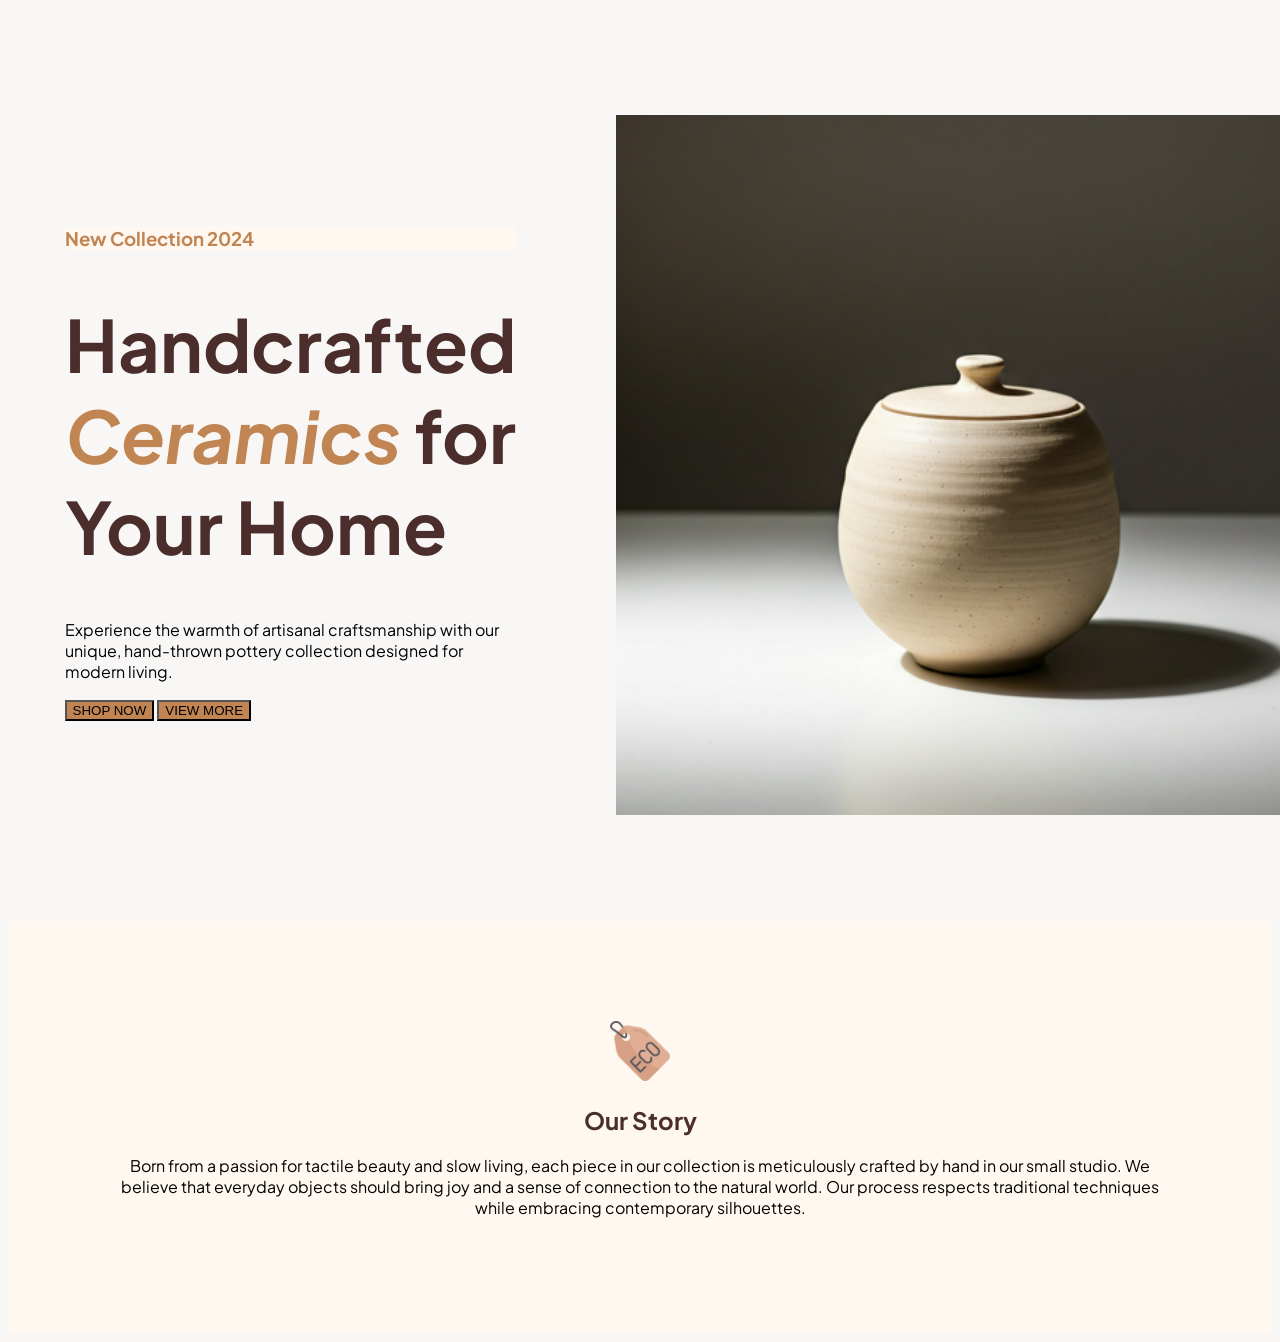
==== TechLeaders/index.html @ 54636b36 "Add files via upload" ====
<!DOCTYPE html>
<html lang="en">
<head>
    <meta name="viewport" content="width=device-width, initial-scale=1.0">
    <title>Handcrafted ceramics for you</title> 
    <link rel="icon" type="image/x-icon" src="images/favicon.ico">
<!-- Fonts -->
    <link href="https://fonts.googleapis.com/css2?family=Plus+Jakarta+Sans:wght@300;400;500;600;700;800&display=swap" rel="stylesheet"/>
    <link href="https://fonts.googleapis.com/css2?family=Material+Symbols+Outlined:wght,FILL@100..700,0..1&display=swap" rel="stylesheet"/>
<!-- Styling -->
 <style>
    body {
        background-color: #f8f7f6;
        font-family: "Plus Jakarta Sans", sans-serif;
    }
    h1 {
        color: #4B2E2B;
    }
    h2 {
        color: #4B2E2B;
    }
    h3 {
        color:#C08552; 
        background-color: #FFF8F0;
    }
    button {
        background-color: #C08552;
    }
    /* TABLET */
    @media (max-width: 1024px) {

    .heroDiv {
        padding: 60px 40px;
    }

    .heroDiv img {
        max-width: 400px;
    }

    .ourStory {
        padding: 80px 15%;
    }

    }
    /* PHONE */
    @media (max-width: 768px) {

    .heroDiv {
        flex-direction: column;
        text-align: center;
        padding: 60px 20px;
    }

    .heroDiv div {
        width: 100%;
    }

    .heroDiv img {
        max-width: 300px;
        margin-top: 30px;
    }

    h1 {
        font-size: 2.2rem;
    }

    .ourStory {
        padding: 60px 30px;
    }

}
    /* HERO SECTION STYLING */
    .heroDiv {
        display:flex;
        justify-content:center;
        align-items:center;
        padding: 100px;
    }
    .herotDiv div {
        text-align: center;
    }
    .heroDiv img {
        width:700px;
        display:block;
    }
    .heroDiv div:first-child {
        margin:100px;
    }
    /* OUR STORY SECTION STYLING */
    .ourStory {
        background-color: #FFF8F0;
        display:flex;
        justify-content:center;
        align-items:center;
        padding: 100px;
    }
    .ourStory div {
        text-align: center;
    }
 </style>
</head>
<body>
    <!-- HERO SECTION -->
    <div class="heroDiv">
        <div>
            <h3>New Collection 2024</h3>
            <h1 style="font-size:450%">Handcrafted <i style="color:#C08552">Ceramics</i> for Your Home</h1>
            <p>Experience the warmth of artisanal craftsmanship with our unique, hand-thrown pottery collection designed for modern living.</p>
            <button type="button">SHOP NOW</button>
            <button type="button">VIEW MORE</button>
        </div>
        <div>
            <img src="images/vase.png" alt="Ceramics"/>
        </div>
    </div>
    <!-- OUT STORY -->
     <div class="ourStory">
        <div>
            <img src="images/eco.png" style="width:60px"/>
            <h2>Our Story</h2>
            <p>Born from a passion for tactile beauty and slow living, each piece in our collection is meticulously crafted by hand in our small studio. We believe that everyday objects should bring joy and a sense of connection to the natural world. Our process respects traditional techniques while embracing contemporary silhouettes.</p>
        </div>
     </div>
</body>
</html>
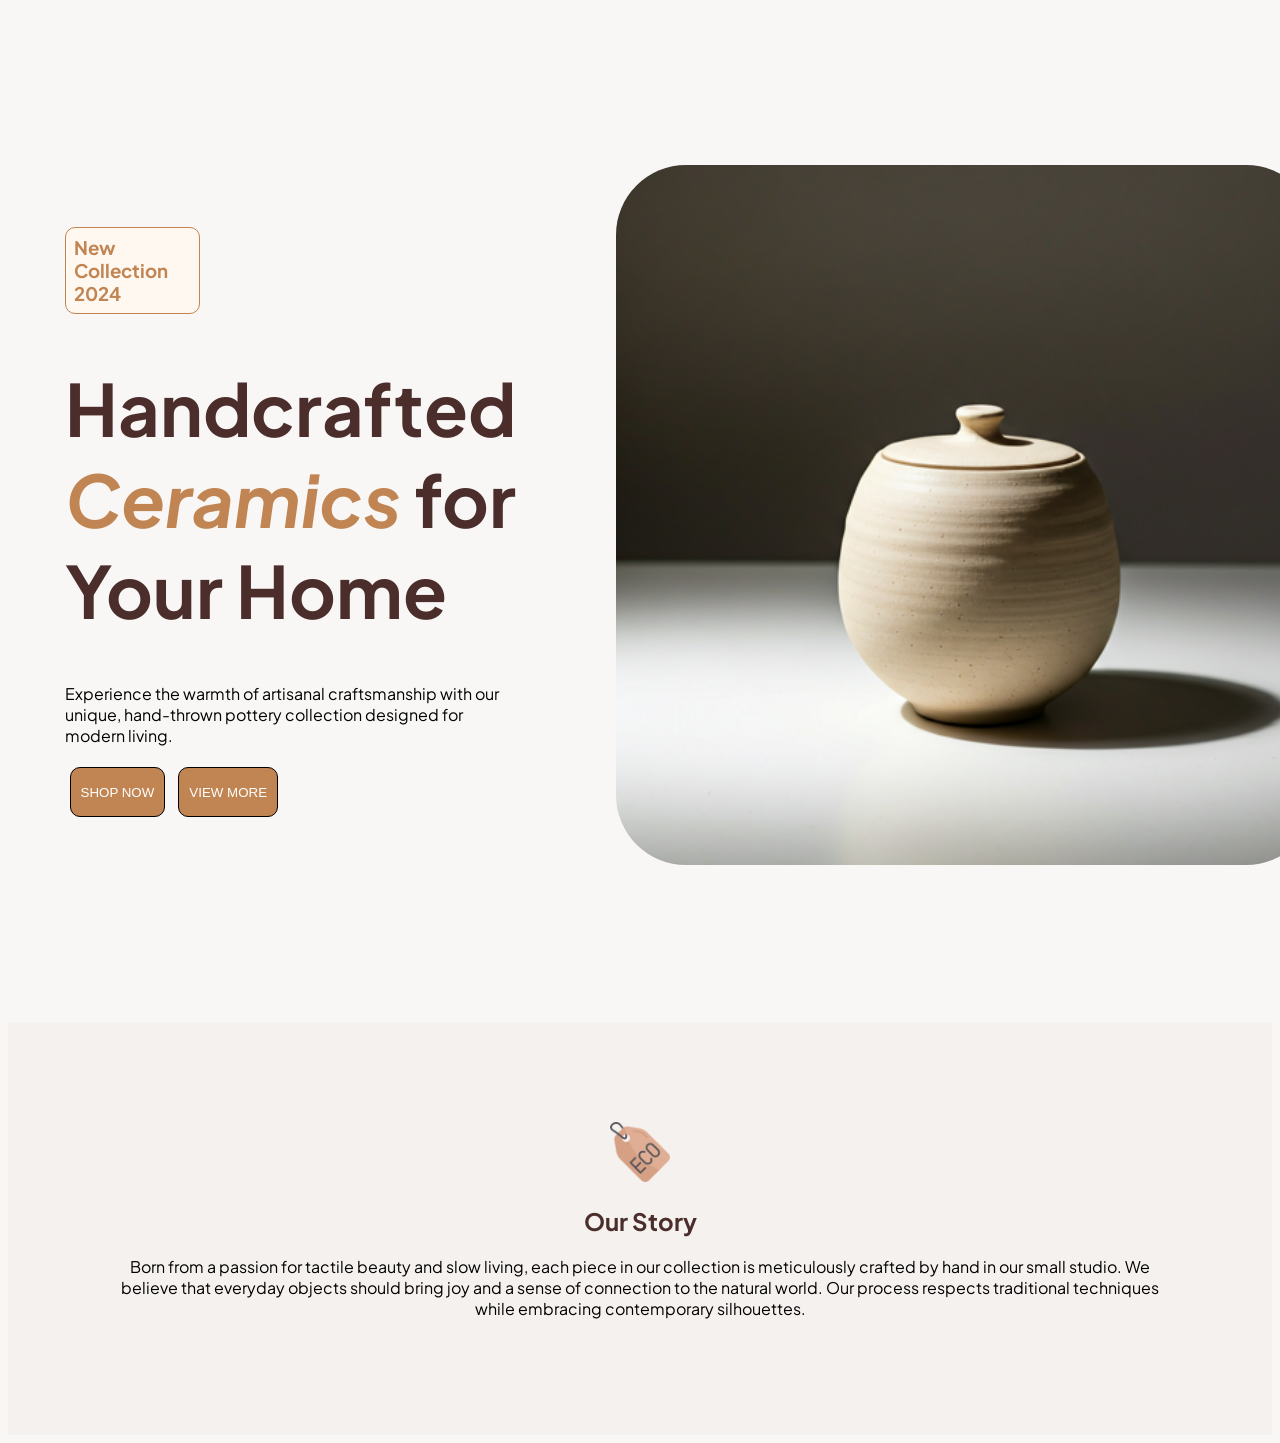
==== commit 432434dc: "Update index.html" ====
--- a/TechLeaders/index.html
+++ b/TechLeaders/index.html
@@ -22,9 +22,22 @@
     h3 {
         color:#C08552; 
         background-color: #FFF8F0;
+        border-style: groove;
+        border-color: #C08552;
+        border-width: 1px;
+        border-radius: 10px;
+        padding: 8px;
+        margin-right: 70%;
     }
     button {
         background-color: #C08552;
+        color: white; 
+        margin: 5px;
+        height: 50px;
+        border-style: groove;
+        border-width: 1px;
+        border-radius: 10px;
+        padding: 10px;
     }
     /* TABLET */
     @media (max-width: 1024px) {
@@ -86,9 +99,12 @@
     .heroDiv div:first-child {
         margin:100px;
     }
+         .ceramics {
+        border-radius: 10%;
+    }
     /* OUR STORY SECTION STYLING */
     .ourStory {
-        background-color: #FFF8F0;
+        background-color: rgb(193 134 83 / 0.05);
         display:flex;
         justify-content:center;
         align-items:center;
@@ -110,7 +126,7 @@
             <button type="button">VIEW MORE</button>
         </div>
         <div>
-            <img src="images/vase.png" alt="Ceramics"/>
+            <img class="ceramics" src="images/vase.png" alt="Ceramics"/>
         </div>
     </div>
     <!-- OUT STORY -->
@@ -122,4 +138,5 @@
         </div>
      </div>
 </body>
-</html>+
+</html>
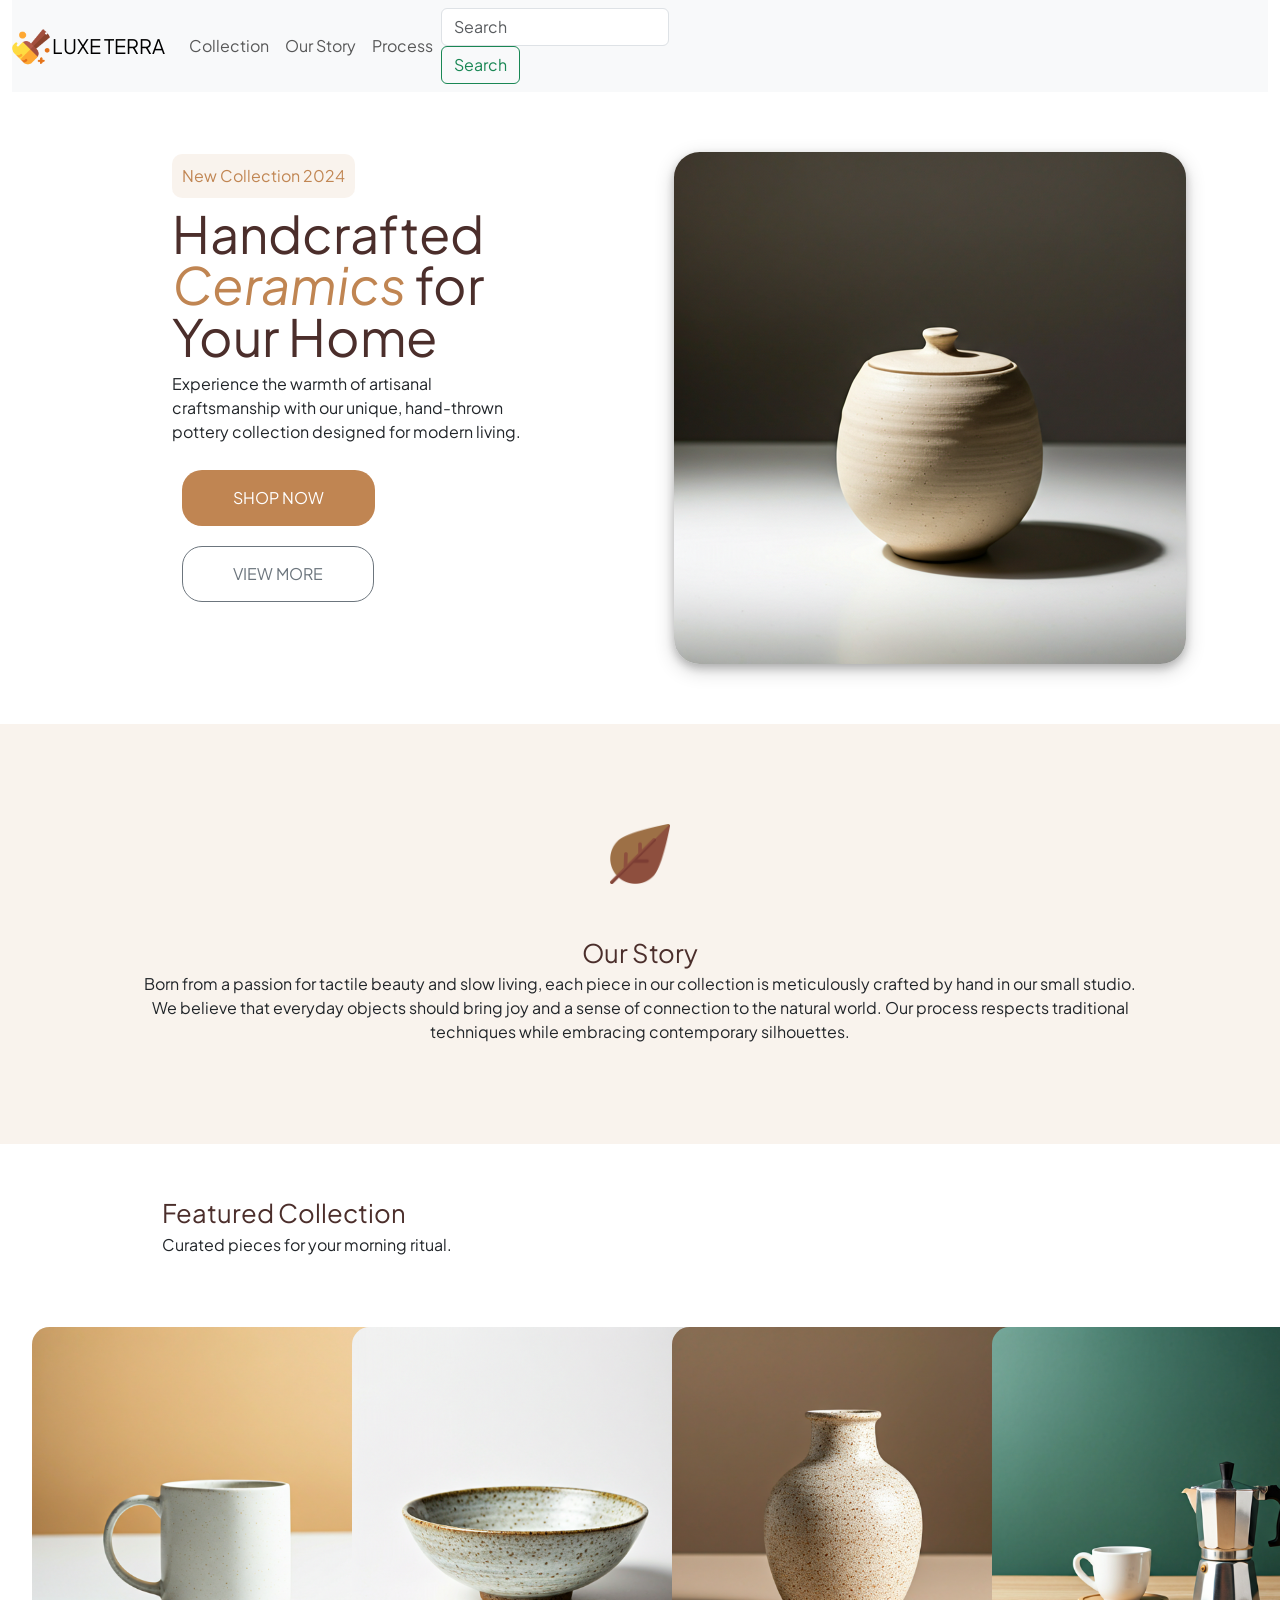
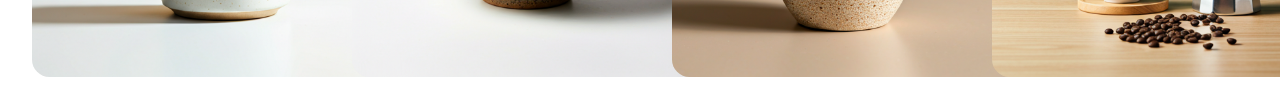
==== commit 53f2e5cc: "Week 2 Re-named the classes Added a separate css and sccs file Added alt for all images Removed most" ====
--- a/TechLeaders/index.html
+++ b/TechLeaders/index.html
@@ -4,139 +4,81 @@
     <meta name="viewport" content="width=device-width, initial-scale=1.0">
     <title>Handcrafted ceramics for you</title> 
     <link rel="icon" type="image/x-icon" src="images/favicon.ico">
-<!-- Fonts -->
+    <!-- STYLES -->
+    <link rel="stylesheet" href="css/styles.css">
+    <link href="https://cdn.jsdelivr.net/npm/bootstrap@5.3.3/dist/css/bootstrap.min.css" rel="stylesheet">
+    <script src="https://cdn.jsdelivr.net/npm/bootstrap@5.3.3/dist/js/bootstrap.bundle.min.js"></script>
+    <!-- FONTS -->
     <link href="https://fonts.googleapis.com/css2?family=Plus+Jakarta+Sans:wght@300;400;500;600;700;800&display=swap" rel="stylesheet"/>
     <link href="https://fonts.googleapis.com/css2?family=Material+Symbols+Outlined:wght,FILL@100..700,0..1&display=swap" rel="stylesheet"/>
-<!-- Styling -->
- <style>
-    body {
-        background-color: #f8f7f6;
-        font-family: "Plus Jakarta Sans", sans-serif;
-    }
-    h1 {
-        color: #4B2E2B;
-    }
-    h2 {
-        color: #4B2E2B;
-    }
-    h3 {
-        color:#C08552; 
-        background-color: #FFF8F0;
-        border-style: groove;
-        border-color: #C08552;
-        border-width: 1px;
-        border-radius: 10px;
-        padding: 8px;
-        margin-right: 70%;
-    }
-    button {
-        background-color: #C08552;
-        color: white; 
-        margin: 5px;
-        height: 50px;
-        border-style: groove;
-        border-width: 1px;
-        border-radius: 10px;
-        padding: 10px;
-    }
-    /* TABLET */
-    @media (max-width: 1024px) {
-
-    .heroDiv {
-        padding: 60px 40px;
-    }
-
-    .heroDiv img {
-        max-width: 400px;
-    }
-
-    .ourStory {
-        padding: 80px 15%;
-    }
-
-    }
-    /* PHONE */
-    @media (max-width: 768px) {
-
-    .heroDiv {
-        flex-direction: column;
-        text-align: center;
-        padding: 60px 20px;
-    }
-
-    .heroDiv div {
-        width: 100%;
-    }
-
-    .heroDiv img {
-        max-width: 300px;
-        margin-top: 30px;
-    }
-
-    h1 {
-        font-size: 2.2rem;
-    }
-
-    .ourStory {
-        padding: 60px 30px;
-    }
-
-}
-    /* HERO SECTION STYLING */
-    .heroDiv {
-        display:flex;
-        justify-content:center;
-        align-items:center;
-        padding: 100px;
-    }
-    .herotDiv div {
-        text-align: center;
-    }
-    .heroDiv img {
-        width:700px;
-        display:block;
-    }
-    .heroDiv div:first-child {
-        margin:100px;
-    }
-         .ceramics {
-        border-radius: 10%;
-    }
-    /* OUR STORY SECTION STYLING */
-    .ourStory {
-        background-color: rgb(193 134 83 / 0.05);
-        display:flex;
-        justify-content:center;
-        align-items:center;
-        padding: 100px;
-    }
-    .ourStory div {
-        text-align: center;
-    }
- </style>
 </head>
 <body>
-    <!-- HERO SECTION -->
-    <div class="heroDiv">
-        <div>
-            <h3>New Collection 2024</h3>
-            <h1 style="font-size:450%">Handcrafted <i style="color:#C08552">Ceramics</i> for Your Home</h1>
-            <p>Experience the warmth of artisanal craftsmanship with our unique, hand-thrown pottery collection designed for modern living.</p>
-            <button type="button">SHOP NOW</button>
-            <button type="button">VIEW MORE</button>
+  <div class="container-fluid">
+    <!-- NAV BAR -->
+    <nav class="sticky-top navbar navbar-expand-lg navbar-light bg-light">
+      <button class="navbar-toggler" type="button" data-toggle="collapse" data-target="#navbarTogglerDemo03"
+        aria-controls="navbarTogglerDemo03" aria-expanded="false" aria-label="Toggle navigation">
+        <span class="navbar-toggler-icon"></span>
+      </button>
+      <img src="images/brush.png" alt="Brush Logo" style="width:40px;" class="rounded-pill">
+      <a class="navbar-brand" href="#">LUXE TERRA</a>
+      <div class="collapse navbar-collapse" id="navbarTogglerDemo03">
+        <ul class="navbar-nav mr-auto mt-2 mt-lg-0">
+          <li class="nav-item active">
+            <a class="nav-link" href="#collection">Collection</a>
+          </li>
+          <li class="nav-item">
+            <a class="nav-link" href="#ourstory">Our Story</a>
+          </li>
+          <li class="nav-item">
+            <a class="nav-link" href="#featuredcollection">Process</a>
+          </li>
+        </ul>
+        <form class="form-inline my-2 my-lg-0">
+          <input class="form-control mr-sm-2" type="search" placeholder="Search" aria-label="Search">
+          <button class="btn btn-outline-success my-2 my-sm-0" type="submit">Search</button>
+        </form>
+      </div>
+    </nav>
+
+    <!-- COLLECTION SECTON -->
+    <div id="collection" class="new-div row align-items-center">
+        <div class="col-12 col-lg-6">
+            <div class="new-collection">New Collection 2024</div>
+            <div class="new-handcrafted">
+                <div class="new-text">Handcrafted <i style="color:#C08552">Ceramics</i> for Your Home</div>
+                <p>Experience the warmth of artisanal craftsmanship with our unique, hand-thrown pottery collection designed for modern living.</p>
+                <button type="button" class="btn button-shop">SHOP NOW</button>
+                <button type="button" class="btn btn-outline-secondary view-more">VIEW MORE</button>
+            </div>
         </div>
-        <div>
-            <img class="ceramics" src="images/vase.png" alt="Ceramics"/>
+        <div class="ceramics col-12 col-lg-6">
+            <!-- image here -->
+            <img class="ceramics-img img-fluid" src="images/vase.png" alt="Ceramics"/>
         </div>
     </div>
     <!-- OUT STORY -->
-     <div class="ourStory">
-        <div>
-            <img src="images/eco.png" style="width:60px"/>
-            <h2>Our Story</h2>
-            <p>Born from a passion for tactile beauty and slow living, each piece in our collection is meticulously crafted by hand in our small studio. We believe that everyday objects should bring joy and a sense of connection to the natural world. Our process respects traditional techniques while embracing contemporary silhouettes.</p>
+     <div id="ourstory" class="our-story row">
+        <div class="col-12">
+            <!-- image here -->
+            <img src="images/eco.png" style="width:60px" alt="Leaf icon"/>
+            <div class="headline1">Our Story</div>
+            <div>Born from a passion for tactile beauty and slow living, each piece in our collection is meticulously crafted by hand in our small studio. We believe that everyday objects should bring joy and a sense of connection to the natural world. Our process respects traditional techniques while embracing contemporary silhouettes.</div>
         </div>
      </div>
+     <!-- FEATURED COLLECTION -->
+      <div id="featuredcollection" class="row featured-collection">
+        <div class="col-12">
+          <div class="headline2">Featured Collection</div>
+          <div class="featured-description">Curated pieces for your morning ritual.</div>
+        </div>
+        <!-- images here -->
+          <div class="col-lg-3 col-md-6 col-sm-12 align-items-center"><img src="images/cup1.png" alt="Cup image"/></div>
+          <div class="col-lg-3 col-md-6 col-sm-12 align-items-center"><img src="images/vase1.png" alt="Vase image"/></div>
+          <div class="col-lg-3 col-md-6 col-sm-12 align-items-center"><img src="images/cup2.png" alt="Cup image"/></div>
+          <div class="col-lg-3 col-md-6 col-sm-12 align-items-center"><img src="images/coffee.png" alt="Coffee beans and a coffee machine"/></div>
+      </div>
+  </div>
 </body>
 
 </html>
--- a/TechLeaders/css/styles.css
+++ b/TechLeaders/css/styles.css
@@ -0,0 +1,116 @@
+body {
+  font-family: "Plus Jakarta Sans", sans-serif !important;
+  color: #5a5a56;
+}
+
+/* COLLECTION SECTION STYLING */
+.new-div {
+  display: flex;
+  justify-content: center;
+  align-items: center;
+  padding: 60px;
+  text-align: left;
+}
+
+.new-collection {
+  color: rgb(193, 134, 83);
+  background-color: rgba(193, 134, 83, 0.1);
+  border-width: 1px;
+  border-radius: 10px;
+  padding: 10px;
+  display: inline-block;
+  margin-left: 100px;
+}
+
+.new-handcrafted {
+  margin-bottom: 50px;
+  margin-left: 100px;
+  margin-right: 100px;
+}
+
+.new-text {
+  color: #4B2E2B;
+  line-height: 1;
+  font-size: clamp(2rem, 4vw, 5rem);
+  margin-top: 10px;
+  margin-bottom: 10px;
+}
+
+/* BUTTONS in Collections */
+.btn.button-shop {
+  background-color: #C08552;
+  color: white;
+  border-radius: 20px;
+  padding: 15px 50px;
+  margin: 10px;
+}
+
+.btn.view-more {
+  padding: 15px 50px;
+  border-radius: 20px;
+  margin: 10px;
+}
+
+/*the main image container*/
+.ceramics {
+  display: flex;
+  justify-content: center;
+}
+
+.ceramics-img {
+  border-radius: 5%;
+  box-shadow: 0 4px 8px 0 rgba(0, 0, 0, 0.2), 0 6px 20px 0 rgba(0, 0, 0, 0.19);
+}
+
+@media (min-width: 1400px) {
+  .ceramics-img {
+    width: 800px;
+  }
+}
+/* OUR STORY STYLING */
+.our-story {
+  background-color: rgba(193, 134, 83, 0.1);
+  display: flex;
+  text-align: center;
+  padding: clamp(50px, 10vw, 100px) clamp(20px, 10vw, 200px);
+}
+
+@media (min-width: 1400px) {
+  .our-story {
+    padding-left: 500px;
+    padding-right: 500px;
+  }
+}
+.headline1 {
+  color: #4B2E2B;
+  font-size: clamp(1rem, 2vw, 3rem);
+  margin-top: 50px;
+}
+
+/* FEATURED COLLECTION */
+.headline2 {
+  color: #4B2E2B;
+  font-size: clamp(1rem, 2vw, 3rem);
+  padding-top: 50px;
+  padding-left: 150px;
+}
+
+.featured-collection {
+  display: flex;
+  text-align: left;
+  overflow-x: hidden;
+}
+
+.featured-description {
+  padding-bottom: 50px;
+  padding-left: 150px;
+}
+
+/* images */
+.featured-collection img {
+  border-radius: 5%;
+  width: 350px;
+  margin: 20px;
+}
+
+/*# sourceMappingURL=styles.css.map */
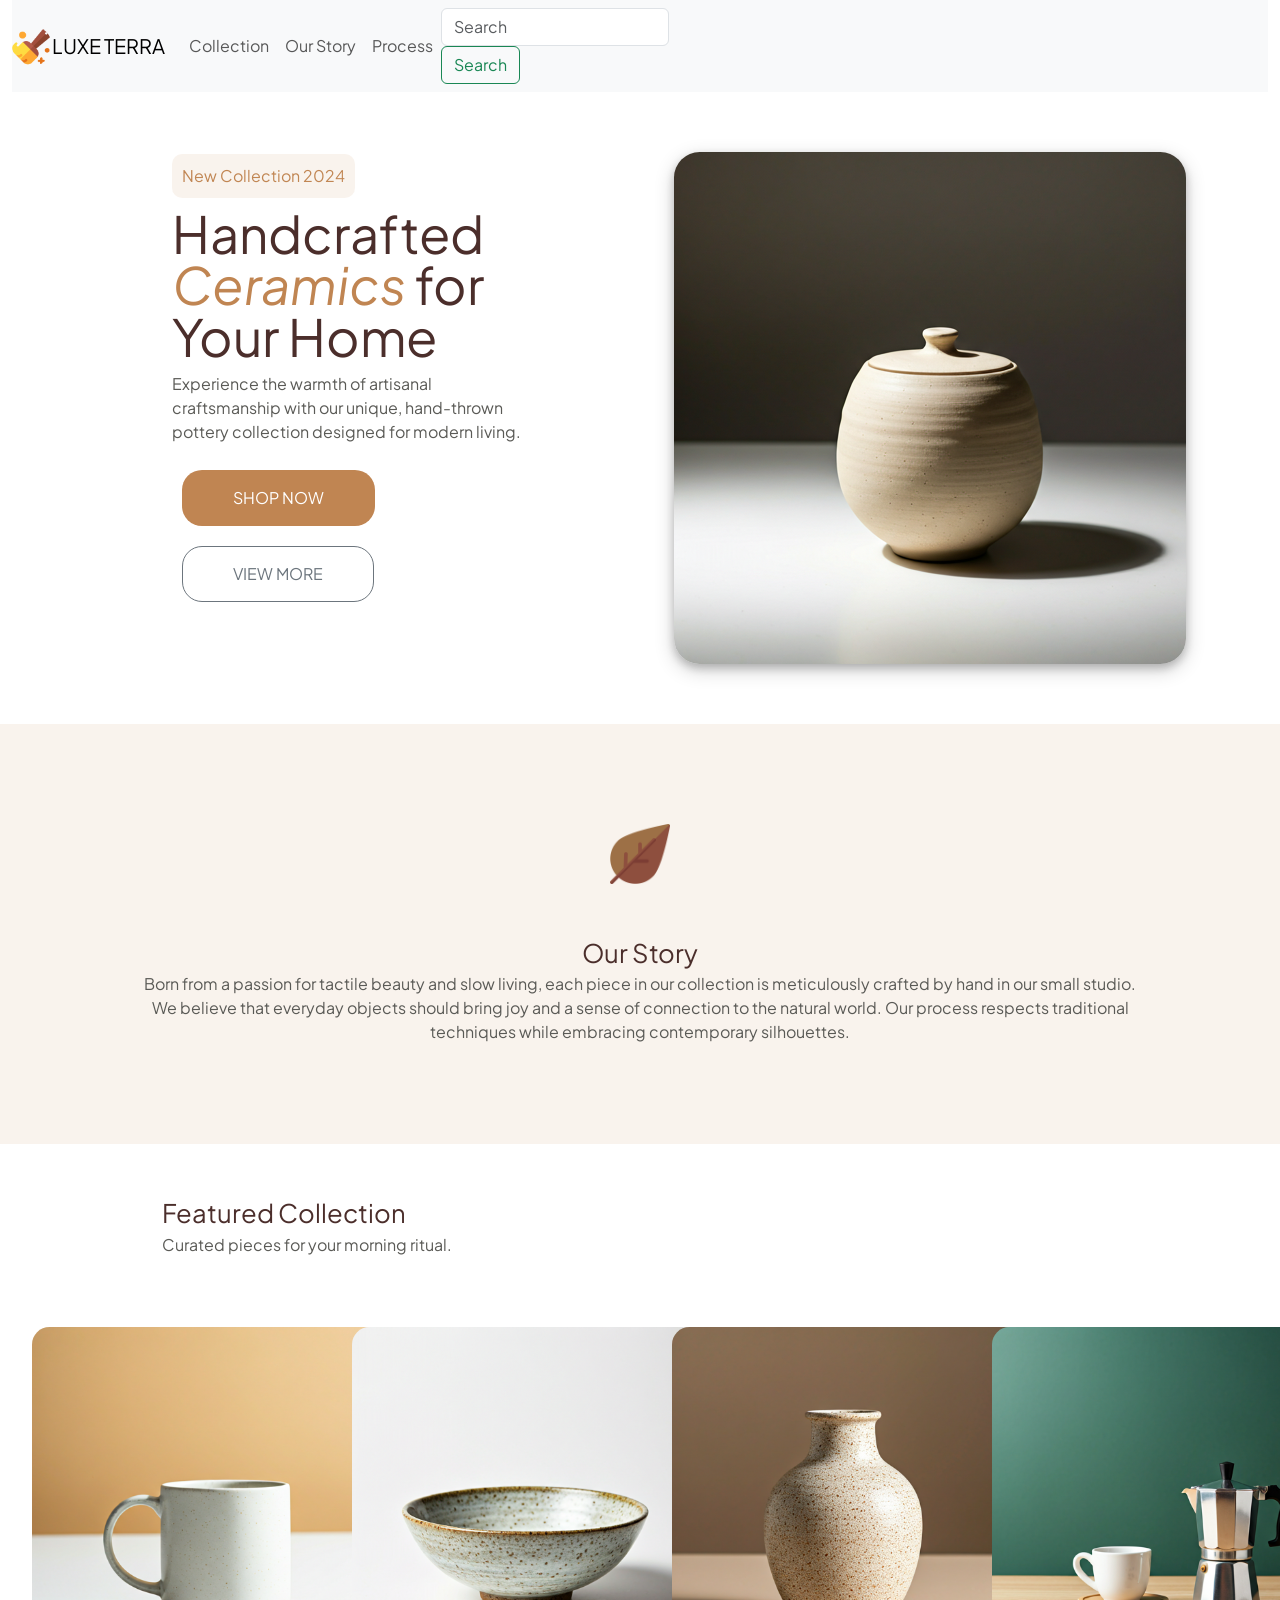
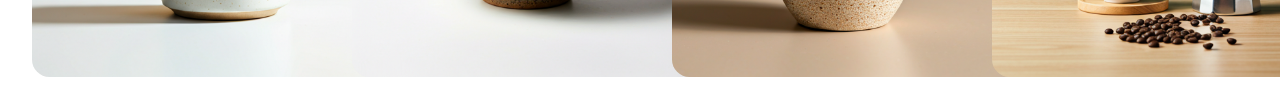
==== commit 0ee9fd4b: "Initial work Moved the styles reference at the end of head (and removed !important) Troubleshooted S" ====
--- a/TechLeaders/index.html
+++ b/TechLeaders/index.html
@@ -5,12 +5,12 @@
     <title>Handcrafted ceramics for you</title> 
     <link rel="icon" type="image/x-icon" src="images/favicon.ico">
     <!-- STYLES -->
-    <link rel="stylesheet" href="css/styles.css">
     <link href="https://cdn.jsdelivr.net/npm/bootstrap@5.3.3/dist/css/bootstrap.min.css" rel="stylesheet">
     <script src="https://cdn.jsdelivr.net/npm/bootstrap@5.3.3/dist/js/bootstrap.bundle.min.js"></script>
     <!-- FONTS -->
     <link href="https://fonts.googleapis.com/css2?family=Plus+Jakarta+Sans:wght@300;400;500;600;700;800&display=swap" rel="stylesheet"/>
     <link href="https://fonts.googleapis.com/css2?family=Material+Symbols+Outlined:wght,FILL@100..700,0..1&display=swap" rel="stylesheet"/>
+    <link rel="stylesheet" href="css/style.css">
 </head>
 <body>
   <div class="container-fluid">
--- a/TechLeaders/css/style.css
+++ b/TechLeaders/css/style.css
@@ -0,0 +1,116 @@
+body {
+  font-family: "Plus Jakarta Sans", sans-serif;
+  color: #5a5a56;
+}
+
+/* COLLECTION SECTION STYLING */
+.new-div {
+  display: flex;
+  justify-content: center;
+  align-items: center;
+  padding: 60px;
+  text-align: left;
+}
+
+.new-collection {
+  color: rgb(193, 134, 83);
+  background-color: rgba(193, 134, 83, 0.1);
+  border-width: 1px;
+  border-radius: 10px;
+  padding: 10px;
+  display: inline-block;
+  margin-left: 100px;
+}
+
+.new-handcrafted {
+  margin-bottom: 50px;
+  margin-left: 100px;
+  margin-right: 100px;
+}
+
+.new-text {
+  color: #4B2E2B;
+  line-height: 1;
+  font-size: clamp(2rem, 4vw, 5rem);
+  margin-top: 10px;
+  margin-bottom: 10px;
+}
+
+/* BUTTONS in Collections */
+.btn.button-shop {
+  background-color: #C08552;
+  color: white;
+  border-radius: 20px;
+  padding: 15px 50px;
+  margin: 10px;
+}
+
+.btn.view-more {
+  padding: 15px 50px;
+  border-radius: 20px;
+  margin: 10px;
+}
+
+/*the main image container*/
+.ceramics {
+  display: flex;
+  justify-content: center;
+}
+
+.ceramics-img {
+  border-radius: 5%;
+  box-shadow: 0 4px 8px 0 rgba(0, 0, 0, 0.2), 0 6px 20px 0 rgba(0, 0, 0, 0.19);
+}
+
+@media (min-width: 1400px) {
+  .ceramics-img {
+    width: 800px;
+  }
+}
+/* OUR STORY STYLING */
+.our-story {
+  background-color: rgba(193, 134, 83, 0.1);
+  display: flex;
+  text-align: center;
+  padding: clamp(50px, 10vw, 100px) clamp(20px, 10vw, 200px);
+}
+
+@media (min-width: 1400px) {
+  .our-story {
+    padding-left: 500px;
+    padding-right: 500px;
+  }
+}
+.headline1 {
+  color: #4B2E2B;
+  font-size: clamp(1rem, 2vw, 3rem);
+  margin-top: 50px;
+}
+
+/* FEATURED COLLECTION */
+.headline2 {
+  color: #4B2E2B;
+  font-size: clamp(1rem, 2vw, 3rem);
+  padding-top: 50px;
+  padding-left: 150px;
+}
+
+.featured-collection {
+  display: flex;
+  text-align: left;
+  overflow-x: hidden;
+}
+
+.featured-description {
+  padding-bottom: 50px;
+  padding-left: 150px;
+}
+
+/* images */
+.featured-collection img {
+  border-radius: 5%;
+  width: 350px;
+  margin: 20px;
+}
+
+/*# sourceMappingURL=style.css.map */
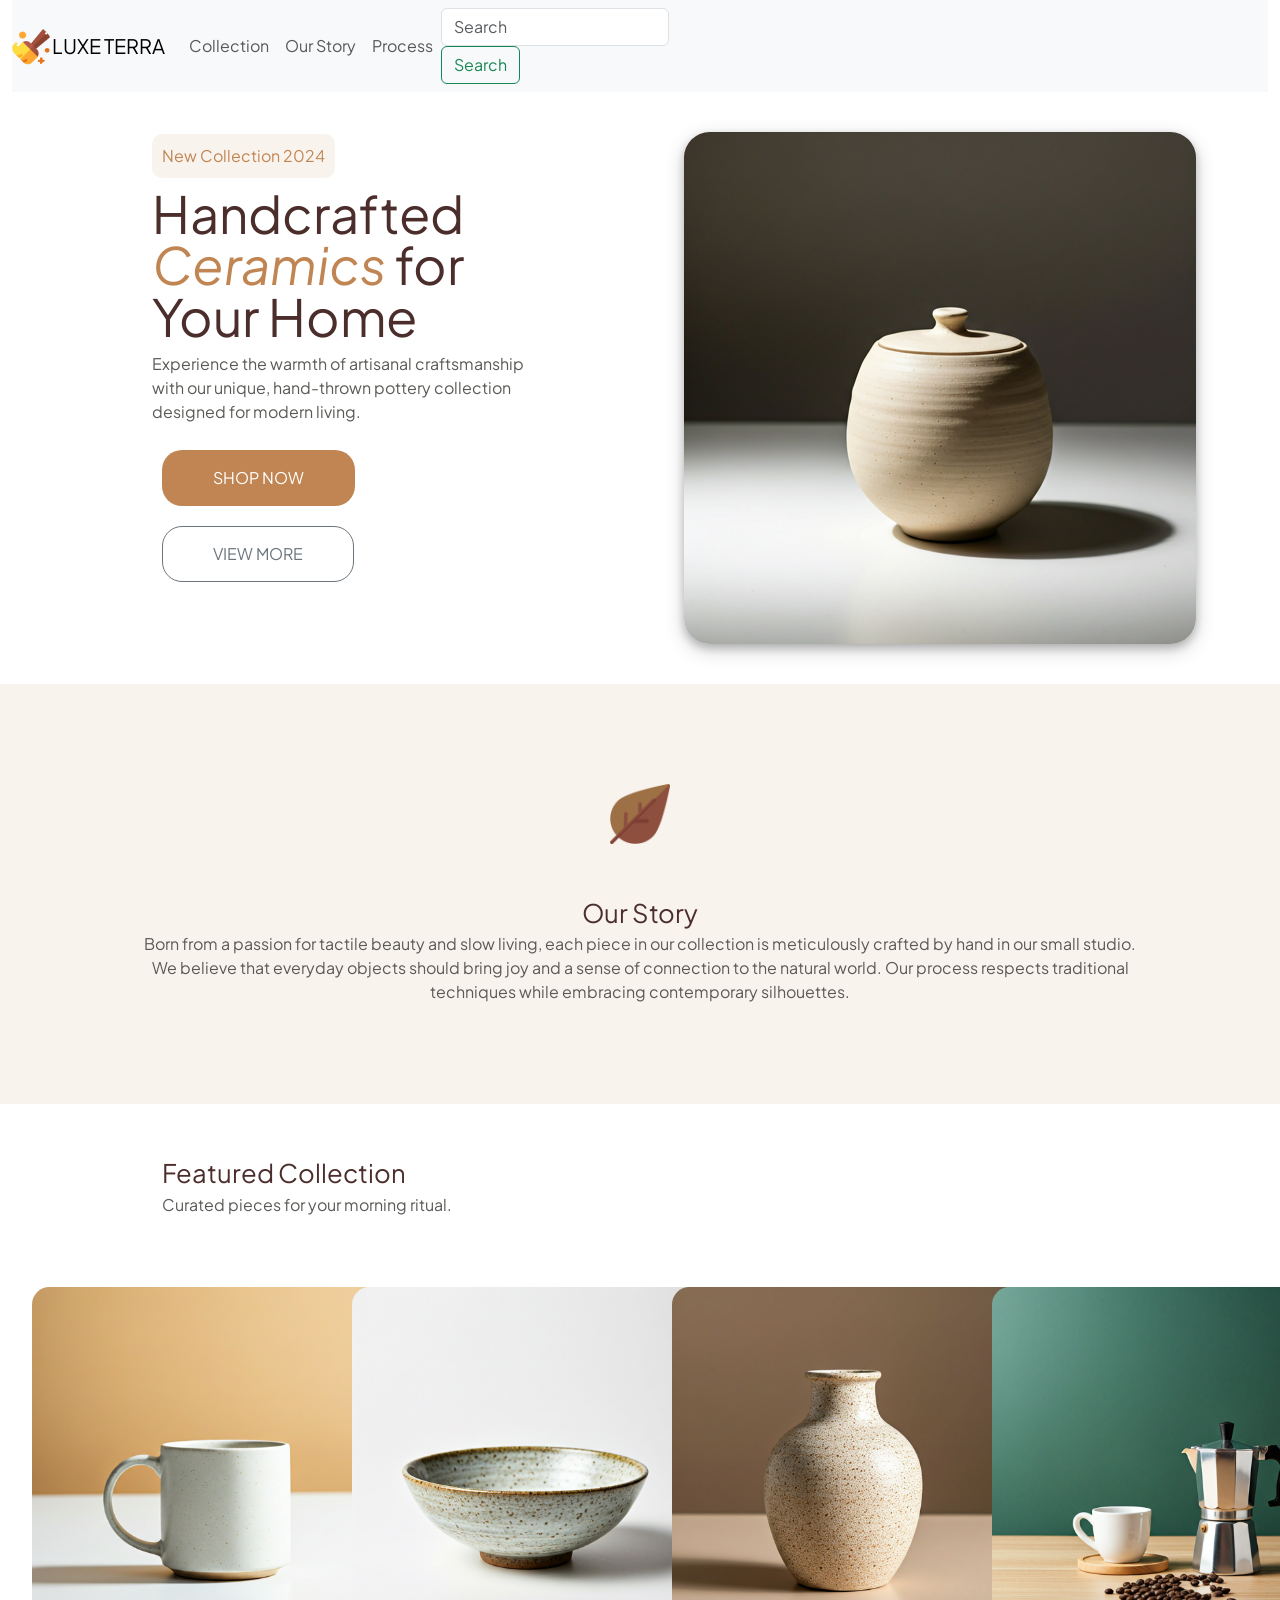
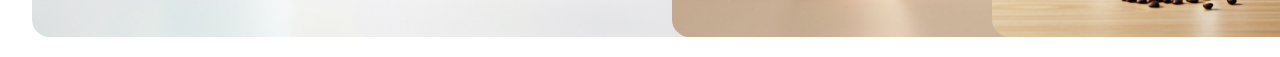
==== commit c9b69b98: "Nesting and variables Added some variables Nested selectors" ====
--- a/TechLeaders/index.html
+++ b/TechLeaders/index.html
@@ -4,12 +4,12 @@
     <meta name="viewport" content="width=device-width, initial-scale=1.0">
     <title>Handcrafted ceramics for you</title> 
     <link rel="icon" type="image/x-icon" src="images/favicon.ico">
-    <!-- STYLES -->
-    <link href="https://cdn.jsdelivr.net/npm/bootstrap@5.3.3/dist/css/bootstrap.min.css" rel="stylesheet">
-    <script src="https://cdn.jsdelivr.net/npm/bootstrap@5.3.3/dist/js/bootstrap.bundle.min.js"></script>
     <!-- FONTS -->
     <link href="https://fonts.googleapis.com/css2?family=Plus+Jakarta+Sans:wght@300;400;500;600;700;800&display=swap" rel="stylesheet"/>
     <link href="https://fonts.googleapis.com/css2?family=Material+Symbols+Outlined:wght,FILL@100..700,0..1&display=swap" rel="stylesheet"/>
+        <!-- STYLES -->
+    <link href="https://cdn.jsdelivr.net/npm/bootstrap@5.3.3/dist/css/bootstrap.min.css" rel="stylesheet">
+    <script src="https://cdn.jsdelivr.net/npm/bootstrap@5.3.3/dist/js/bootstrap.bundle.min.js"></script>
     <link rel="stylesheet" href="css/style.css">
 </head>
 <body>
@@ -46,7 +46,7 @@
         <div class="col-12 col-lg-6">
             <div class="new-collection">New Collection 2024</div>
             <div class="new-handcrafted">
-                <div class="new-text">Handcrafted <i style="color:#C08552">Ceramics</i> for Your Home</div>
+                <div class="new-text">Handcrafted <i>Ceramics</i> for Your Home</div>
                 <p>Experience the warmth of artisanal craftsmanship with our unique, hand-thrown pottery collection designed for modern living.</p>
                 <button type="button" class="btn button-shop">SHOP NOW</button>
                 <button type="button" class="btn btn-outline-secondary view-more">VIEW MORE</button>
--- a/TechLeaders/css/style.css
+++ b/TechLeaders/css/style.css
@@ -8,11 +8,10 @@
   display: flex;
   justify-content: center;
   align-items: center;
-  padding: 60px;
+  padding: 40px;
   text-align: left;
 }
-
-.new-collection {
+.new-div .new-collection {
   color: rgb(193, 134, 83);
   background-color: rgba(193, 134, 83, 0.1);
   border-width: 1px;
@@ -27,13 +26,15 @@
   margin-left: 100px;
   margin-right: 100px;
 }
-
-.new-text {
+.new-handcrafted .new-text {
   color: #4B2E2B;
   line-height: 1;
-  font-size: clamp(2rem, 4vw, 5rem);
+  font-size: clamp(2.5rem, 4vw, 5rem);
   margin-top: 10px;
   margin-bottom: 10px;
+}
+.new-handcrafted i {
+  color: #C08552;
 }
 
 /* BUTTONS in Collections */
@@ -46,8 +47,8 @@
 }
 
 .btn.view-more {
+  border-radius: 20px;
   padding: 15px 50px;
-  border-radius: 20px;
   margin: 10px;
 }
 
@@ -56,8 +57,7 @@
   display: flex;
   justify-content: center;
 }
-
-.ceramics-img {
+.ceramics img {
   border-radius: 5%;
   box-shadow: 0 4px 8px 0 rgba(0, 0, 0, 0.2), 0 6px 20px 0 rgba(0, 0, 0, 0.19);
 }
@@ -74,6 +74,11 @@
   text-align: center;
   padding: clamp(50px, 10vw, 100px) clamp(20px, 10vw, 200px);
 }
+.our-story .headline1 {
+  color: #4B2E2B;
+  font-size: clamp(1rem, 2vw, 3rem);
+  margin-top: 50px;
+}
 
 @media (min-width: 1400px) {
   .our-story {
@@ -81,32 +86,25 @@
     padding-right: 500px;
   }
 }
-.headline1 {
-  color: #4B2E2B;
-  font-size: clamp(1rem, 2vw, 3rem);
-  margin-top: 50px;
+/* FEATURED COLLECTION */
+.featured-collection {
+  display: flex;
+  text-align: left;
+  overflow-x: hidden;
 }
-
-/* FEATURED COLLECTION */
-.headline2 {
+.featured-collection .headline2 {
   color: #4B2E2B;
   font-size: clamp(1rem, 2vw, 3rem);
   padding-top: 50px;
   padding-left: 150px;
 }
-
-.featured-collection {
-  display: flex;
-  text-align: left;
-  overflow-x: hidden;
-}
-
-.featured-description {
+.featured-collection .featured-description {
   padding-bottom: 50px;
   padding-left: 150px;
 }
-
-/* images */
+.featured-collection {
+  /* images */
+}
 .featured-collection img {
   border-radius: 5%;
   width: 350px;
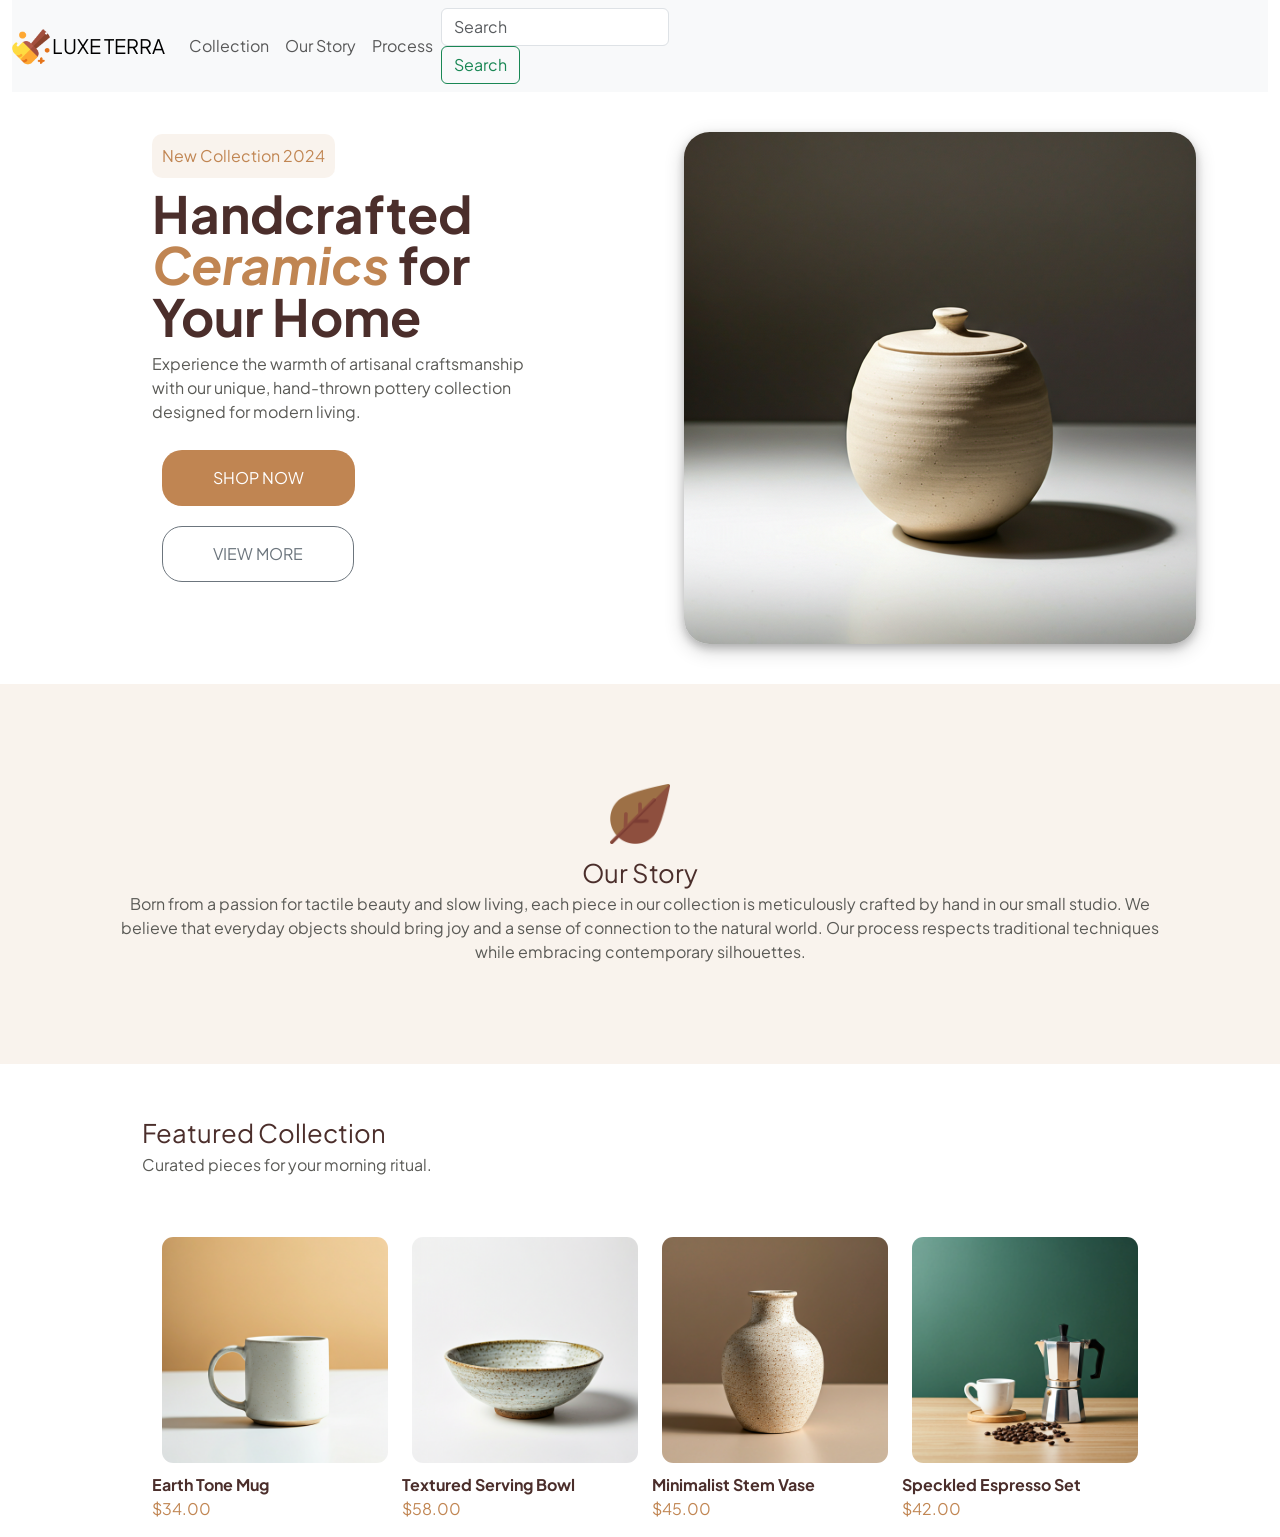
==== commit 3c747248: "Featured Collection section Featured Collection section and additional styling" ====
--- a/TechLeaders/index.html
+++ b/TechLeaders/index.html
@@ -61,22 +61,40 @@
      <div id="ourstory" class="our-story row">
         <div class="col-12">
             <!-- image here -->
-            <img src="images/eco.png" style="width:60px" alt="Leaf icon"/>
+            <img src="images/eco.png" alt="Leaf icon"/>
             <div class="headline1">Our Story</div>
             <div>Born from a passion for tactile beauty and slow living, each piece in our collection is meticulously crafted by hand in our small studio. We believe that everyday objects should bring joy and a sense of connection to the natural world. Our process respects traditional techniques while embracing contemporary silhouettes.</div>
         </div>
      </div>
      <!-- FEATURED COLLECTION -->
-      <div id="featuredcollection" class="row featured-collection">
+      <div id="featuredcollection" class="featured-collection row">
         <div class="col-12">
           <div class="headline2">Featured Collection</div>
           <div class="featured-description">Curated pieces for your morning ritual.</div>
         </div>
         <!-- images here -->
-          <div class="col-lg-3 col-md-6 col-sm-12 align-items-center"><img src="images/cup1.png" alt="Cup image"/></div>
-          <div class="col-lg-3 col-md-6 col-sm-12 align-items-center"><img src="images/vase1.png" alt="Vase image"/></div>
-          <div class="col-lg-3 col-md-6 col-sm-12 align-items-center"><img src="images/cup2.png" alt="Cup image"/></div>
-          <div class="col-lg-3 col-md-6 col-sm-12 align-items-center"><img src="images/coffee.png" alt="Coffee beans and a coffee machine"/></div>
+         <div class="featured-images row">
+         <div class="col-lg-3 col-md-6 col-sm-12">            
+            <img class="img-fluid" src="images/cup1.png" alt="Cup image"/>
+            <p class="feature-headline">Earth Tone Mug</p>
+            <p class="features-price">$34.00</p>
+          </div>
+          <div class="col-lg-3 col-md-6 col-sm-12">        
+            <img class="img-fluid" src="images/vase1.png" alt="Vase image"/>
+            <p class="feature-headline">Textured Serving Bowl</p>
+            <p class="features-price">$58.00</p>
+          </div>        
+          <div class="col-lg-3 col-md-6 col-sm-12">
+            <img class="img-fluid" src="images/cup2.png" alt="Cup image"/>
+            <p class="feature-headline">Minimalist Stem Vase</p>
+            <p class="features-price">$45.00</p>
+          </div>
+          <div class="col-lg-3 col-md-6 col-sm-12">
+            <img class="img-fluid" src="images/coffee.png" alt="Coffee beans and a coffee machine"/>
+            <p class="feature-headline">Speckled Espresso Set</p>
+            <p class="features-price">$42.00</p>
+          </div>
+      </div>
       </div>
   </div>
 </body>
--- a/TechLeaders/css/style.css
+++ b/TechLeaders/css/style.css
@@ -27,6 +27,7 @@
   margin-right: 100px;
 }
 .new-handcrafted .new-text {
+  font-weight: bold;
   color: #4B2E2B;
   line-height: 1;
   font-size: clamp(2.5rem, 4vw, 5rem);
@@ -67,17 +68,28 @@
     width: 800px;
   }
 }
+@media (max-width: 800px) {
+  .new-div {
+    text-align: center;
+  }
+  .new-div .new-collection {
+    margin-left: 0px;
+  }
+}
 /* OUR STORY STYLING */
 .our-story {
   background-color: rgba(193, 134, 83, 0.1);
   display: flex;
   text-align: center;
-  padding: clamp(50px, 10vw, 100px) clamp(20px, 10vw, 200px);
+  padding: clamp(50px, 10vw, 100px);
 }
 .our-story .headline1 {
   color: #4B2E2B;
   font-size: clamp(1rem, 2vw, 3rem);
-  margin-top: 50px;
+  margin-top: 10px;
+}
+.our-story img {
+  width: 60px;
 }
 
 @media (min-width: 1400px) {
@@ -89,26 +101,44 @@
 /* FEATURED COLLECTION */
 .featured-collection {
   display: flex;
+  justify-content: center;
+  align-items: center;
   text-align: left;
   overflow-x: hidden;
+  /* text */
 }
 .featured-collection .headline2 {
   color: #4B2E2B;
   font-size: clamp(1rem, 2vw, 3rem);
   padding-top: 50px;
-  padding-left: 150px;
+  padding-left: 130px;
+}
+.featured-collection .feature-headline {
+  color: #4B2E2B;
+  font-weight: bold;
+  margin: 0px;
+}
+.featured-collection .features-price {
+  color: rgb(193, 134, 83);
 }
 .featured-collection .featured-description {
+  display: flex;
   padding-bottom: 50px;
-  padding-left: 150px;
+  padding-left: 130px;
 }
 .featured-collection {
   /* images */
 }
+.featured-collection .featured-images {
+  display: flex;
+  justify-content: center;
+  align-items: center;
+  padding: 0px 140px;
+}
 .featured-collection img {
   border-radius: 5%;
   width: 350px;
-  margin: 20px;
+  margin: 10px;
 }
 
 /*# sourceMappingURL=style.css.map */
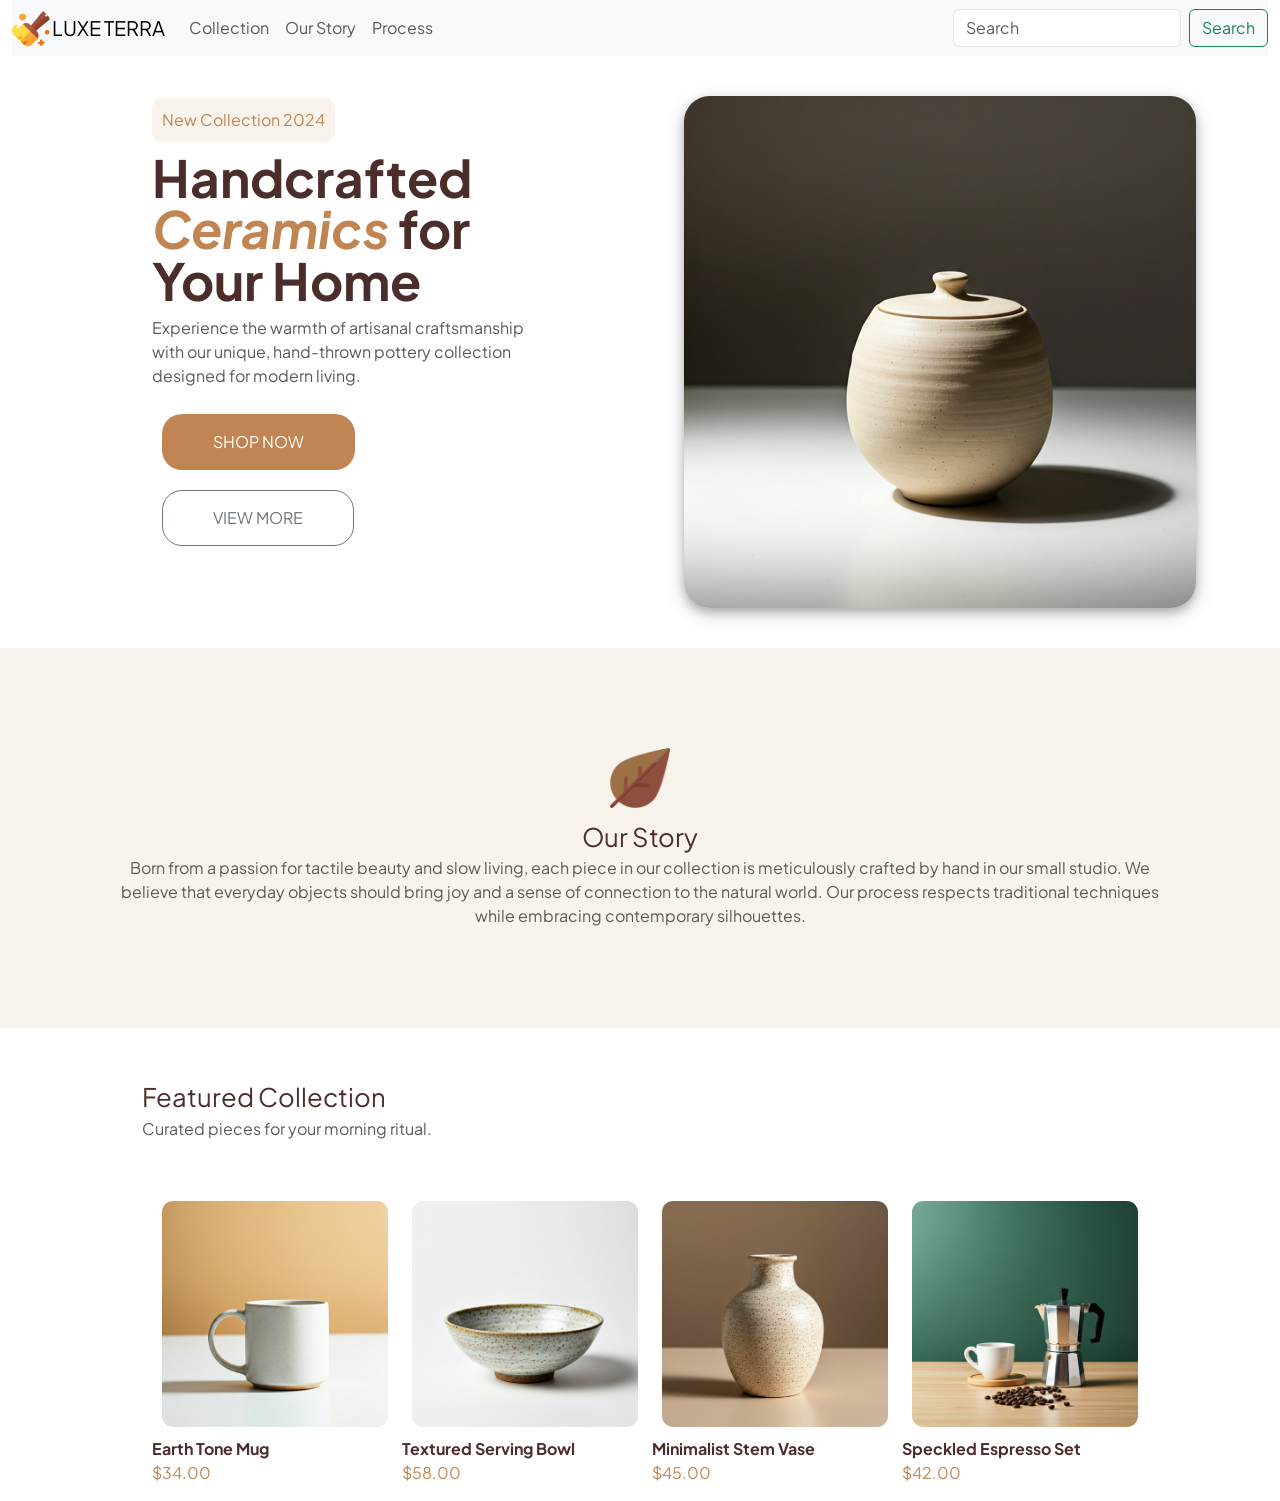
==== commit 211cc276: "Fixing navbar Fixed navbar (wrong version of bootstrap code copied before)" ====
--- a/TechLeaders/index.html
+++ b/TechLeaders/index.html
@@ -16,15 +16,15 @@
   <div class="container-fluid">
     <!-- NAV BAR -->
     <nav class="sticky-top navbar navbar-expand-lg navbar-light bg-light">
-      <button class="navbar-toggler" type="button" data-toggle="collapse" data-target="#navbarTogglerDemo03"
+      <button class="navbar-toggler" type="button" data-bs-toggle="collapse" data-bs-target="#navbarTogglerDemo03"
         aria-controls="navbarTogglerDemo03" aria-expanded="false" aria-label="Toggle navigation">
         <span class="navbar-toggler-icon"></span>
       </button>
       <img src="images/brush.png" alt="Brush Logo" style="width:40px;" class="rounded-pill">
       <a class="navbar-brand" href="#">LUXE TERRA</a>
       <div class="collapse navbar-collapse" id="navbarTogglerDemo03">
-        <ul class="navbar-nav mr-auto mt-2 mt-lg-0">
-          <li class="nav-item active">
+        <ul class="navbar-nav me-auto mt-2 mt-lg-0">
+          <li class="nav-item">
             <a class="nav-link" href="#collection">Collection</a>
           </li>
           <li class="nav-item">
@@ -34,9 +34,9 @@
             <a class="nav-link" href="#featuredcollection">Process</a>
           </li>
         </ul>
-        <form class="form-inline my-2 my-lg-0">
-          <input class="form-control mr-sm-2" type="search" placeholder="Search" aria-label="Search">
-          <button class="btn btn-outline-success my-2 my-sm-0" type="submit">Search</button>
+        <form class="d-flex my-2 my-lg-0" role="search">
+          <input class="form-control me-2" type="search" placeholder="Search" aria-label="Search">
+          <button class="btn btn-outline-success" type="submit">Search</button>
         </form>
       </div>
     </nav>
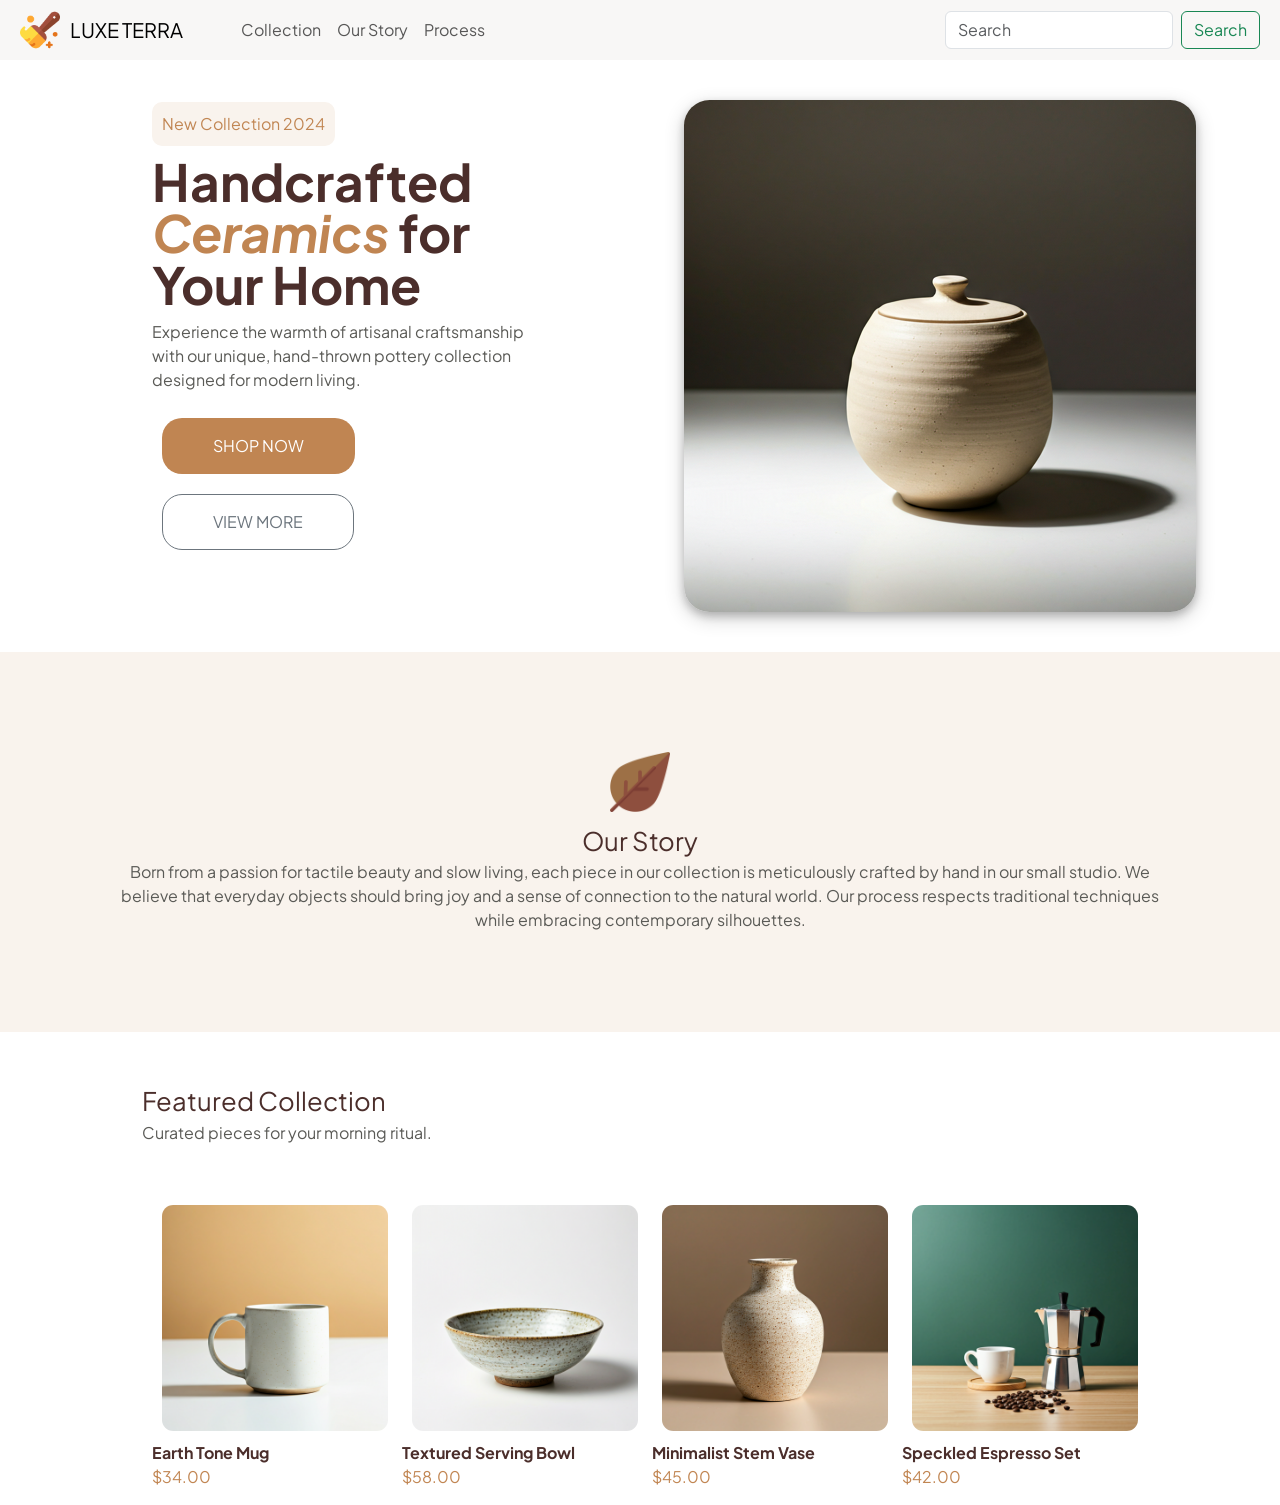
==== commit 80346ec5: "Navbar styling" ====
--- a/TechLeaders/index.html
+++ b/TechLeaders/index.html
@@ -13,15 +13,14 @@
     <link rel="stylesheet" href="css/style.css">
 </head>
 <body>
-  <div class="container-fluid">
     <!-- NAV BAR -->
-    <nav class="sticky-top navbar navbar-expand-lg navbar-light bg-light">
+    <nav class="navbar sticky-top navbar-expand-lg navbar-light navbar-styling">
       <button class="navbar-toggler" type="button" data-bs-toggle="collapse" data-bs-target="#navbarTogglerDemo03"
         aria-controls="navbarTogglerDemo03" aria-expanded="false" aria-label="Toggle navigation">
         <span class="navbar-toggler-icon"></span>
       </button>
-      <img src="images/brush.png" alt="Brush Logo" style="width:40px;" class="rounded-pill">
-      <a class="navbar-brand" href="#">LUXE TERRA</a>
+      <img src="images/brush.png" alt="Brush Logo" class="brush-logo">
+      <a class="navbar-brand luxe-logo" href="#">LUXE TERRA</a>
       <div class="collapse navbar-collapse" id="navbarTogglerDemo03">
         <ul class="navbar-nav me-auto mt-2 mt-lg-0">
           <li class="nav-item">
@@ -40,6 +39,7 @@
         </form>
       </div>
     </nav>
+  <div class="container-fluid">
 
     <!-- COLLECTION SECTON -->
     <div id="collection" class="new-div row align-items-center">
--- a/TechLeaders/css/style.css
+++ b/TechLeaders/css/style.css
@@ -1,6 +1,19 @@
 body {
   font-family: "Plus Jakarta Sans", sans-serif;
   color: #5a5a56;
+}
+
+/* NAVBAR STYLING */
+.navbar-styling {
+  background-color: #f8f7f6;
+  padding: 10px 20px;
+}
+.navbar-styling .brush-logo {
+  width: 40px;
+  margin-right: 10px;
+}
+.navbar-styling .luxe-logo {
+  margin-right: 50px;
 }
 
 /* COLLECTION SECTION STYLING */
@@ -13,7 +26,7 @@
 }
 .new-div .new-collection {
   color: rgb(193, 134, 83);
-  background-color: rgba(193, 134, 83, 0.1);
+  background-color: #F9F3ED;
   border-width: 1px;
   border-radius: 10px;
   padding: 10px;
@@ -78,7 +91,7 @@
 }
 /* OUR STORY STYLING */
 .our-story {
-  background-color: rgba(193, 134, 83, 0.1);
+  background-color: #F9F3ED;
   display: flex;
   text-align: center;
   padding: clamp(50px, 10vw, 100px);
